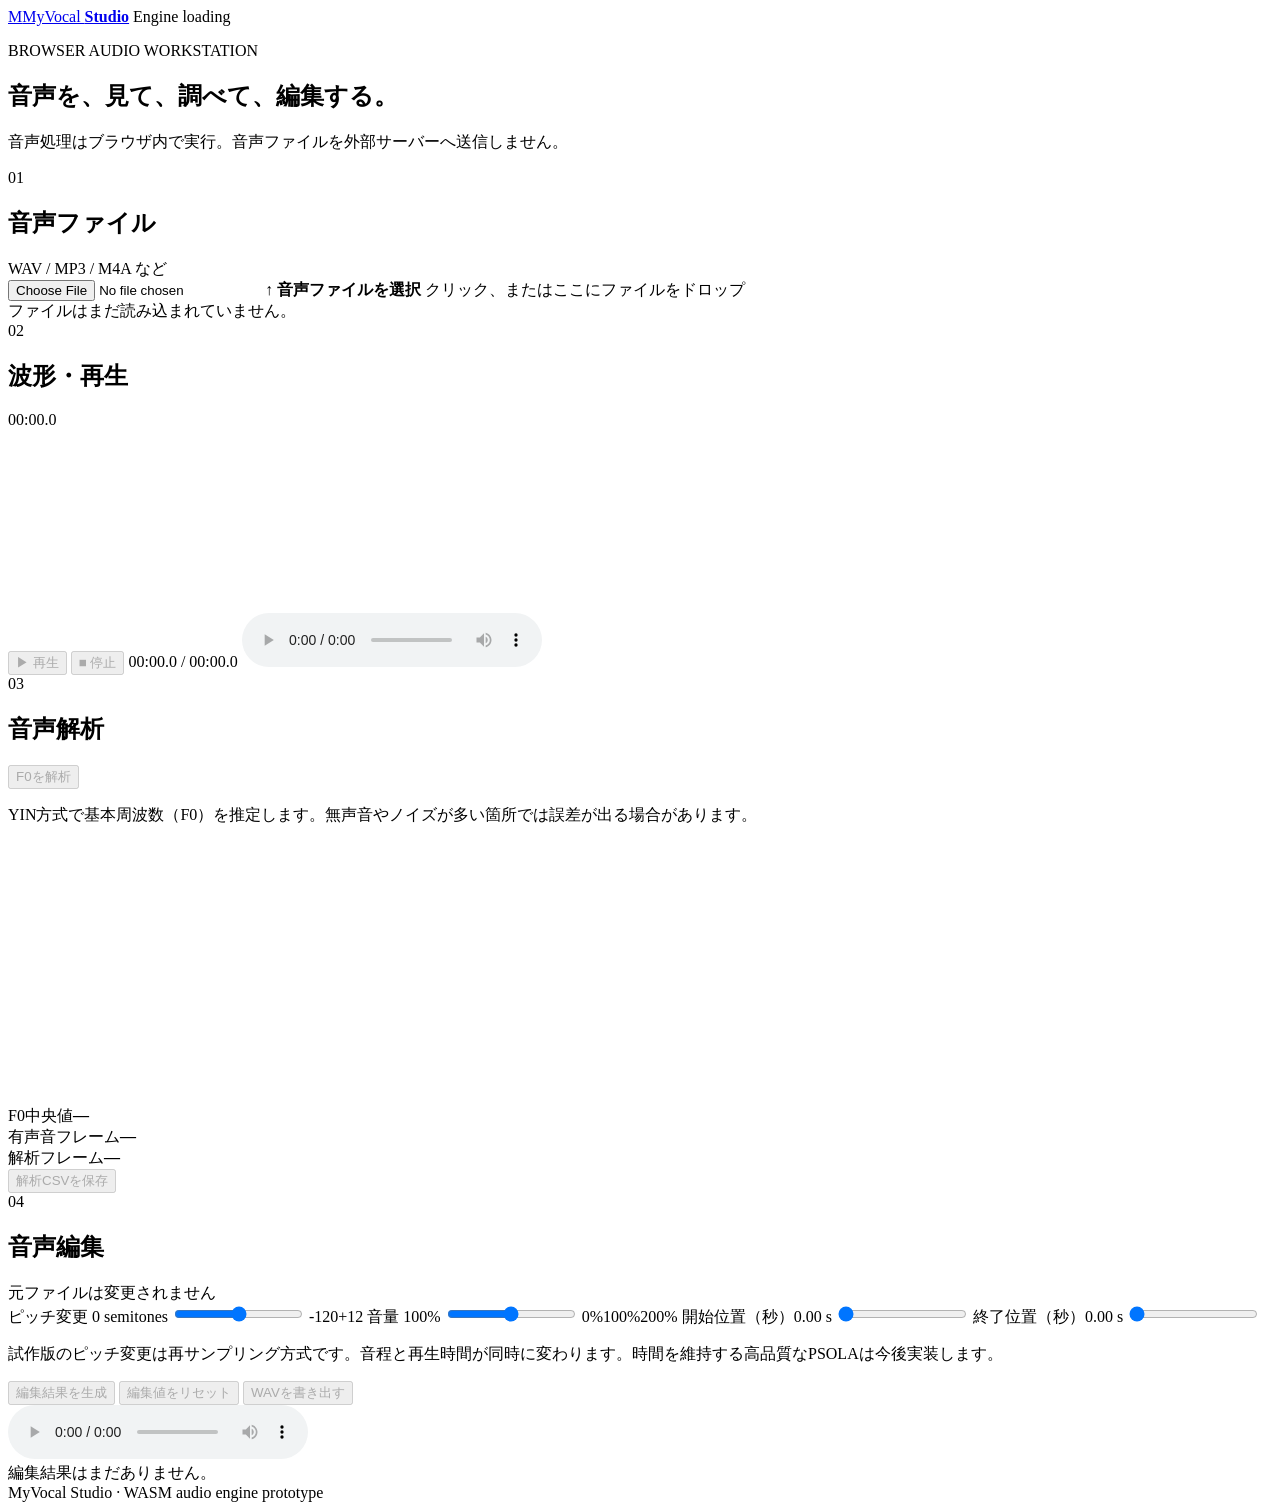
==== wasm-studio/index.html @ 26b9d507 "Add MyVocal WASM studio prototype" ====
<!doctype html>
<html lang="ja">
<head>
  <meta charset="utf-8">
  <meta name="viewport" content="width=device-width,initial-scale=1">
  <meta name="theme-color" content="#111827">
  <title>MyVocal Studio</title>
  <link rel="stylesheet" href="style.css">
</head>
<body>
  <header class="topbar">
    <a class="brand" href="./"><span class="brand-mark">M</span><span>MyVocal <b>Studio</b></span></a>
    <span class="engine-status" id="engineStatus"><i></i> Engine loading</span>
  </header>
  <main class="layout">
    <section class="intro">
      <p class="eyebrow">BROWSER AUDIO WORKSTATION</p>
      <h1>音声を、見て、調べて、編集する。</h1>
      <p>音声処理はブラウザ内で実行。音声ファイルを外部サーバーへ送信しません。</p>
    </section>

    <section class="panel import-panel">
      <div class="section-heading"><div><span class="step">01</span><h2>音声ファイル</h2></div><span class="muted">WAV / MP3 / M4A など</span></div>
      <label class="drop-zone" id="dropZone">
        <input id="audioFile" type="file" accept="audio/*">
        <span class="upload-icon">↑</span>
        <strong>音声ファイルを選択</strong>
        <span class="muted">クリック、またはここにファイルをドロップ</span>
      </label>
      <div class="file-info" id="fileInfo">ファイルはまだ読み込まれていません。</div>
    </section>

    <section class="panel">
      <div class="section-heading"><div><span class="step">02</span><h2>波形・再生</h2></div><span class="muted" id="durationLabel">00:00.0</span></div>
      <canvas id="waveform" width="1200" height="180" aria-label="音声波形"></canvas>
      <div class="transport">
        <button class="primary" id="playButton" disabled>▶ 再生</button>
        <button id="stopButton" disabled>■ 停止</button>
        <span class="time-readout" id="timeReadout">00:00.0 / 00:00.0</span>
        <audio id="audioPlayer" controls></audio>
      </div>
    </section>

    <section class="panel">
      <div class="section-heading"><div><span class="step">03</span><h2>音声解析</h2></div><button id="analyzeButton" class="primary" disabled>F0を解析</button></div>
      <p class="muted description">YIN方式で基本周波数（F0）を推定します。無声音やノイズが多い箇所では誤差が出る場合があります。</p>
      <canvas id="pitchGraph" width="1200" height="260" aria-label="F0解析グラフ"></canvas>
      <div class="stats">
        <div><span>F0中央値</span><strong id="medianF0">—</strong></div>
        <div><span>有声音フレーム</span><strong id="voicedFrames">—</strong></div>
        <div><span>解析フレーム</span><strong id="totalFrames">—</strong></div>
      </div>
      <button id="downloadCsv" disabled>解析CSVを保存</button>
    </section>

    <section class="panel">
      <div class="section-heading"><div><span class="step">04</span><h2>音声編集</h2></div><span class="muted">元ファイルは変更されません</span></div>
      <div class="edit-grid">
        <label>ピッチ変更 <output id="pitchValue">0 semitones</output>
          <input id="pitchSlider" type="range" min="-12" max="12" step="1" value="0">
          <span class="range-labels"><span>-12</span><span>0</span><span>+12</span></span>
        </label>
        <label>音量 <output id="gainValue">100%</output>
          <input id="gainSlider" type="range" min="0" max="200" step="1" value="100">
          <span class="range-labels"><span>0%</span><span>100%</span><span>200%</span></span>
        </label>
        <label>開始位置（秒）<output id="startValue">0.00 s</output>
          <input id="startSlider" type="range" min="0" max="0" step="0.01" value="0">
        </label>
        <label>終了位置（秒）<output id="endValue">0.00 s</output>
          <input id="endSlider" type="range" min="0" max="0" step="0.01" value="0">
        </label>
      </div>
      <p class="notice">試作版のピッチ変更は再サンプリング方式です。音程と再生時間が同時に変わります。時間を維持する高品質なPSOLAは今後実装します。</p>
      <div class="actions">
        <button id="previewEdit" class="primary" disabled>編集結果を生成</button>
        <button id="resetEdit" disabled>編集値をリセット</button>
        <button id="downloadWav" disabled>WAVを書き出す</button>
      </div>
      <audio id="editedPlayer" controls></audio>
      <div class="file-info" id="editInfo">編集結果はまだありません。</div>
    </section>
    <footer>MyVocal Studio · WASM audio engine prototype</footer>
  </main>
  <script src="engine.js"></script>
  <script src="app.js"></script>
</body>
</html>
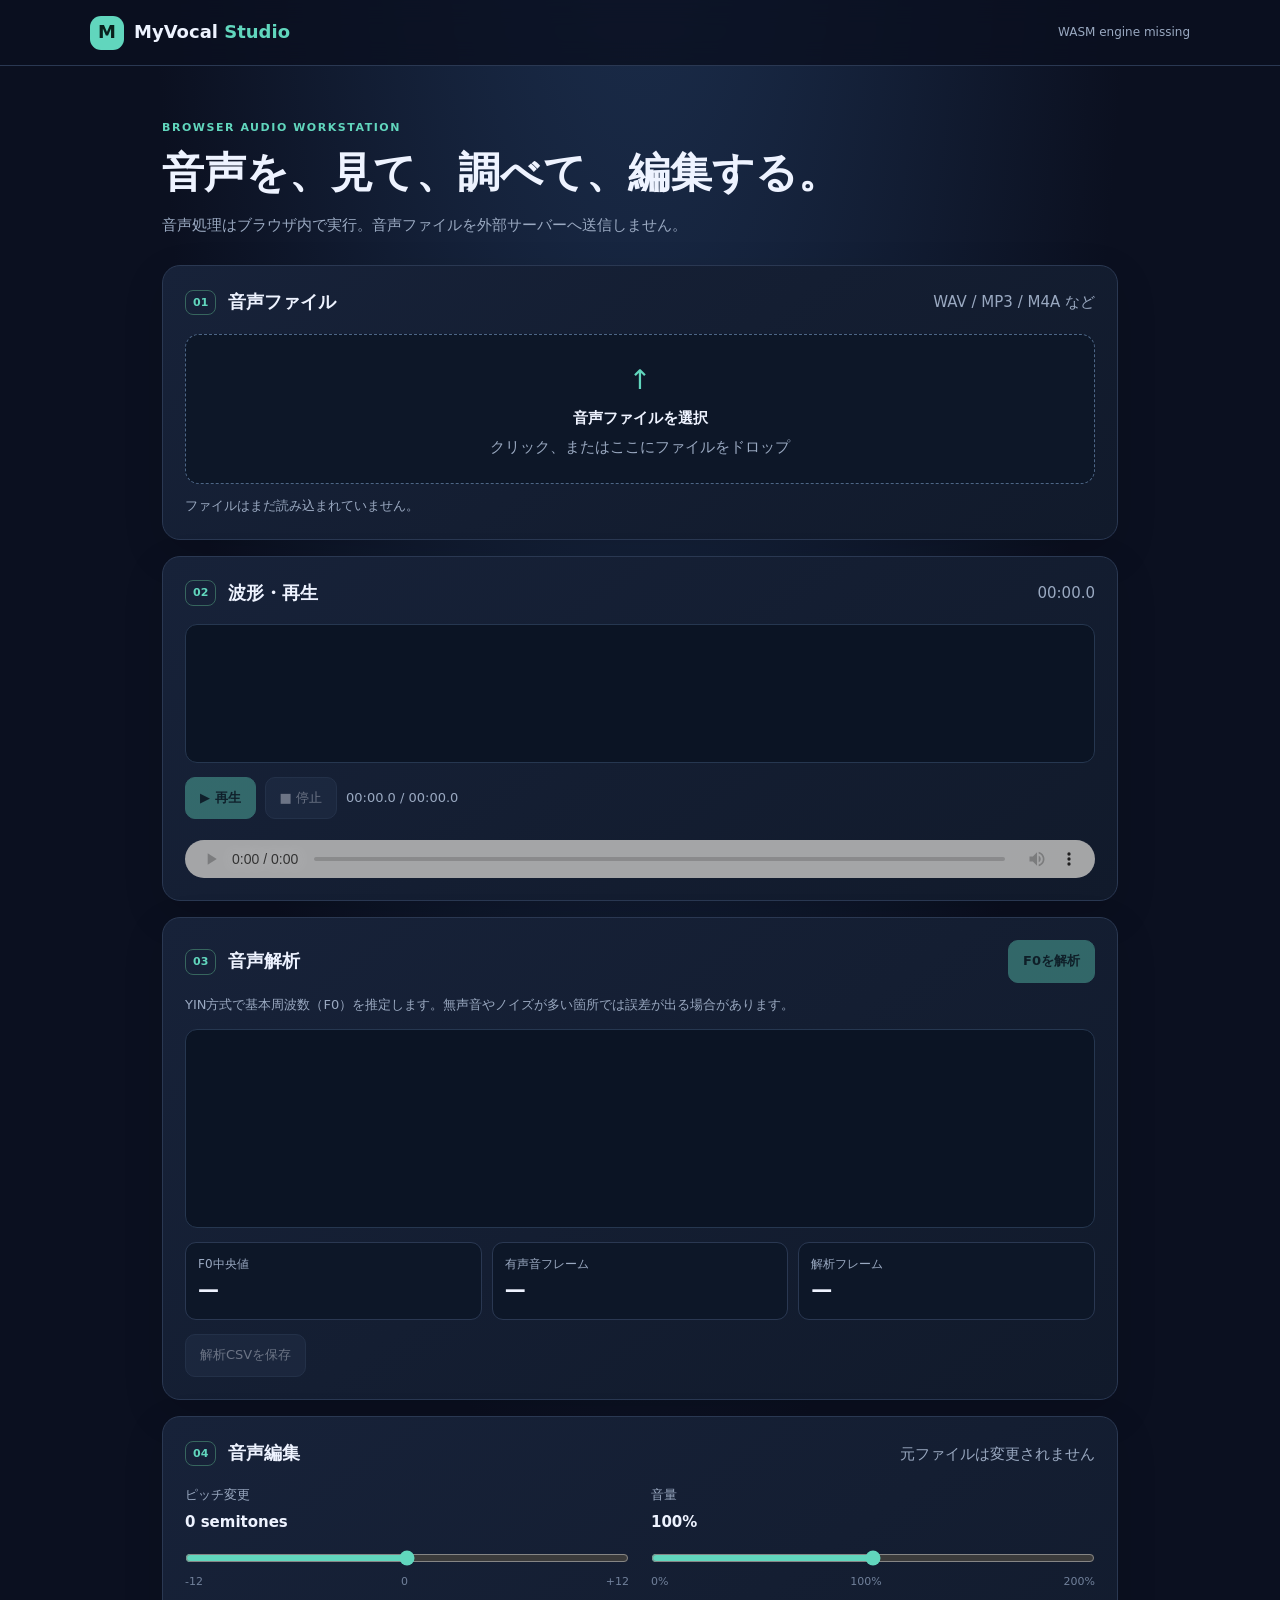
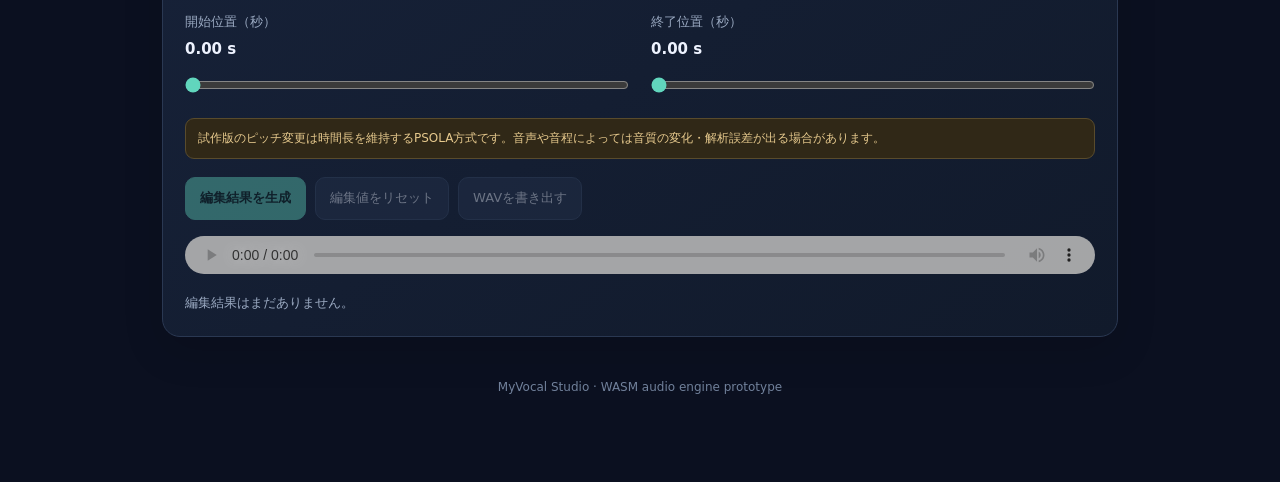
==== commit f9b5f72e: "Update pitch-shift method notice" ====
--- a/wasm-studio/index.html
+++ b/wasm-studio/index.html
@@ -71,7 +71,7 @@
           <input id="endSlider" type="range" min="0" max="0" step="0.01" value="0">
         </label>
       </div>
-      <p class="notice">試作版のピッチ変更は再サンプリング方式です。音程と再生時間が同時に変わります。時間を維持する高品質なPSOLAは今後実装します。</p>
+      <p class="notice">試作版のピッチ変更は時間長を維持するPSOLA方式です。音声や音程によっては音質の変化・解析誤差が出る場合があります。</p>
       <div class="actions">
         <button id="previewEdit" class="primary" disabled>編集結果を生成</button>
         <button id="resetEdit" disabled>編集値をリセット</button>
--- a/wasm-studio/style.css
+++ b/wasm-studio/style.css
@@ -0,0 +1,13 @@
+:root{color-scheme:dark;--bg:#0b1020;--panel:#141c2e;--panel2:#1b2740;--line:#2a3852;--text:#eef3ff;--muted:#9aa9c1;--accent:#61d6bd;--accent2:#82aaff}
+*{box-sizing:border-box}body{margin:0;background:radial-gradient(ellipse at 50% -20%,#1d3151 0,transparent 55%),var(--bg);color:var(--text);font:15px/1.6 system-ui,-apple-system,"Segoe UI",sans-serif}
+.topbar{height:66px;border-bottom:1px solid var(--line);display:flex;align-items:center;justify-content:space-between;padding:0 max(22px,calc((100% - 1100px)/2));background:#0b1020cc;position:sticky;top:0;z-index:2;backdrop-filter:blur(12px)}
+.brand{display:flex;align-items:center;gap:10px;color:var(--text);text-decoration:none;font-weight:700;font-size:18px}.brand b{color:var(--accent)}.brand-mark{display:grid;place-items:center;width:34px;height:34px;border-radius:11px;background:var(--accent);color:#09201c;font-weight:900}
+.engine-status{font-size:12px;color:var(--muted)}.engine-status i{display:inline-block;width:8px;height:8px;border-radius:50%;background:#e4ae55;margin-right:7px}.engine-status.ready i{background:var(--accent)}
+.layout{max-width:1000px;margin:auto;padding:42px 22px 60px}.intro{margin:0 0 28px}.eyebrow,.step{color:var(--accent);font-size:11px;font-weight:800;letter-spacing:.14em}.intro h1{font-size:clamp(26px,5vw,42px);line-height:1.2;margin:9px 0}.intro p:last-child,.muted{color:var(--muted)}.panel{background:linear-gradient(145deg,#172239,#111a2b);border:1px solid var(--line);border-radius:18px;padding:22px;margin:16px 0;box-shadow:0 14px 40px #0002}
+.section-heading{display:flex;align-items:center;justify-content:space-between;gap:15px;margin-bottom:17px}.section-heading>div{display:flex;align-items:center;gap:12px}.section-heading h2{font-size:18px;margin:0}.step{border:1px solid #37665e;border-radius:8px;padding:3px 7px;letter-spacing:0}
+.drop-zone{min-height:150px;border:1px dashed #4d6686;border-radius:14px;display:flex;align-items:center;justify-content:center;flex-direction:column;gap:5px;background:#0d1728;cursor:pointer;text-align:center}.drop-zone:hover{border-color:var(--accent);background:#122332}.drop-zone input{display:none}.upload-icon{font-size:27px;color:var(--accent)}.file-info{font-size:13px;color:var(--muted);margin-top:12px;overflow-wrap:anywhere}
+canvas{display:block;width:100%;height:auto;background:#0b1424;border:1px solid #263750;border-radius:12px}.transport,.actions{display:flex;align-items:center;gap:9px;flex-wrap:wrap;margin-top:14px}.time-readout{font-variant-numeric:tabular-nums;color:var(--muted);font-size:13px}audio{width:100%;height:38px;margin-top:12px;filter:invert(.88) hue-rotate(165deg)}
+button{background:#26344e;border:1px solid #3a4c69;color:var(--text);border-radius:10px;padding:10px 14px;font:inherit;font-size:13px;cursor:pointer}button:hover:not(:disabled){border-color:var(--accent);background:#30445e}button.primary{background:var(--accent);border-color:var(--accent);color:#08221d;font-weight:750}button:disabled{opacity:.4;cursor:not-allowed}
+.description{font-size:13px;margin-top:-5px}.stats{display:grid;grid-template-columns:repeat(3,1fr);gap:10px;margin:14px 0}.stats div{background:#0d1728;border:1px solid var(--line);border-radius:11px;padding:12px}.stats span,.stats strong{display:block}.stats span{font-size:12px;color:var(--muted)}.stats strong{font-size:21px;font-variant-numeric:tabular-nums}
+.edit-grid{display:grid;grid-template-columns:1fr 1fr;gap:22px}.edit-grid label{display:block;font-size:13px;color:var(--muted)}output{display:block;color:var(--text);font-weight:700;font-size:15px;margin:4px 0}input[type=range]{width:100%;accent-color:var(--accent);margin:12px 0 2px}.range-labels{display:flex;justify-content:space-between;font-size:11px;color:#71819b}.notice{font-size:12px;color:#e6c98d;background:#302817;border:1px solid #594b2c;border-radius:9px;padding:10px 12px;margin:18px 0}.actions{margin-bottom:4px}footer{text-align:center;color:#71819b;font-size:12px;padding:25px}
+@media(max-width:650px){.layout{padding:28px 14px 45px}.panel{padding:16px}.edit-grid{grid-template-columns:1fr}.section-heading{align-items:flex-start}.section-heading>.muted{font-size:11px;text-align:right}.stats strong{font-size:17px}.topbar{padding:0 15px}}
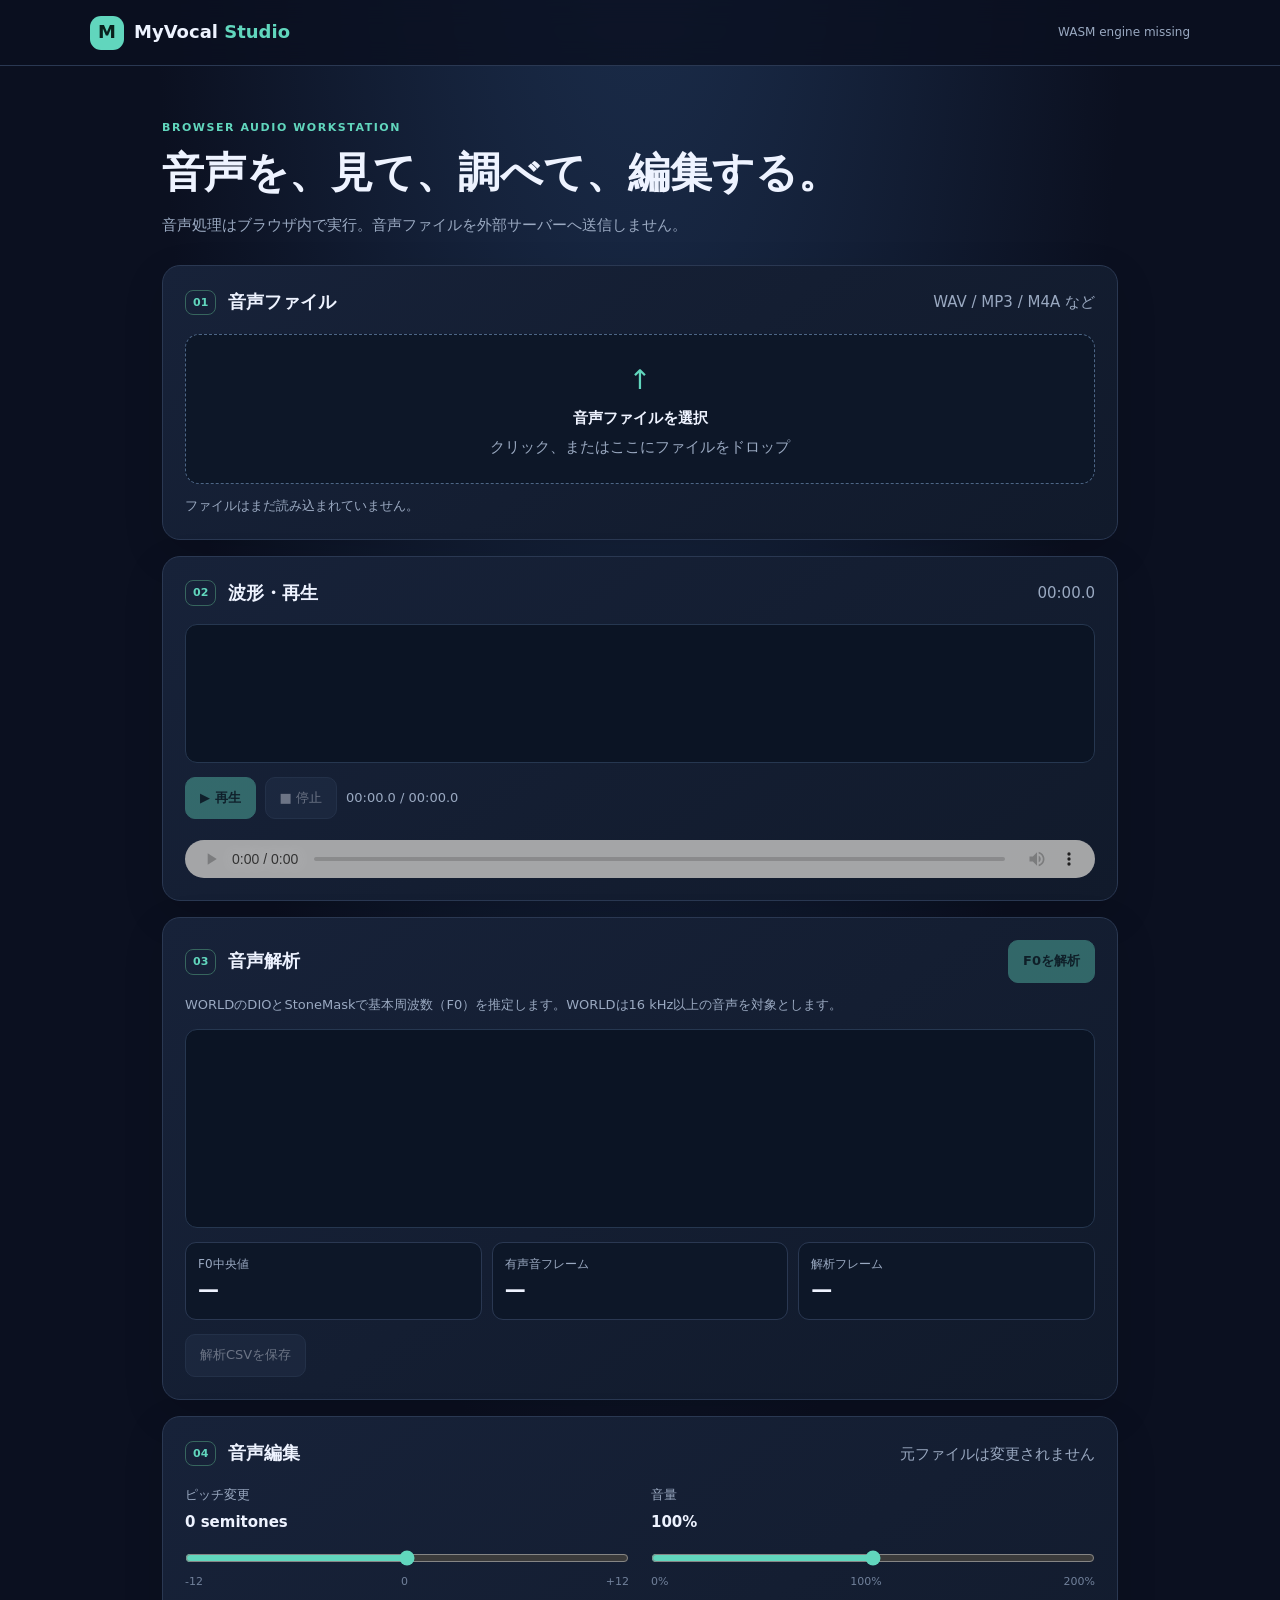
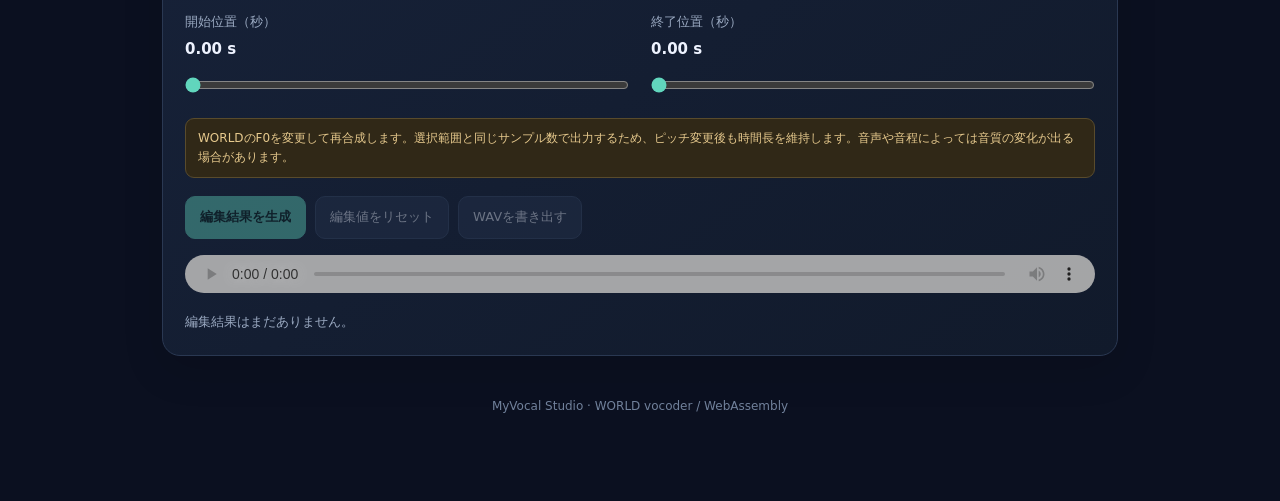
==== commit fea31579: "Update Studio UI for WORLD vocoder" ====
--- a/wasm-studio/index.html
+++ b/wasm-studio/index.html
@@ -43,7 +43,7 @@
 
     <section class="panel">
       <div class="section-heading"><div><span class="step">03</span><h2>音声解析</h2></div><button id="analyzeButton" class="primary" disabled>F0を解析</button></div>
-      <p class="muted description">YIN方式で基本周波数（F0）を推定します。無声音やノイズが多い箇所では誤差が出る場合があります。</p>
+      <p class="muted description">WORLDのDIOとStoneMaskで基本周波数（F0）を推定します。WORLDは16 kHz以上の音声を対象とします。</p>
       <canvas id="pitchGraph" width="1200" height="260" aria-label="F0解析グラフ"></canvas>
       <div class="stats">
         <div><span>F0中央値</span><strong id="medianF0">—</strong></div>
@@ -71,7 +71,7 @@
           <input id="endSlider" type="range" min="0" max="0" step="0.01" value="0">
         </label>
       </div>
-      <p class="notice">試作版のピッチ変更は時間長を維持するPSOLA方式です。音声や音程によっては音質の変化・解析誤差が出る場合があります。</p>
+      <p class="notice">WORLDのF0を変更して再合成します。選択範囲と同じサンプル数で出力するため、ピッチ変更後も時間長を維持します。音声や音程によっては音質の変化が出る場合があります。</p>
       <div class="actions">
         <button id="previewEdit" class="primary" disabled>編集結果を生成</button>
         <button id="resetEdit" disabled>編集値をリセット</button>
@@ -80,7 +80,7 @@
       <audio id="editedPlayer" controls></audio>
       <div class="file-info" id="editInfo">編集結果はまだありません。</div>
     </section>
-    <footer>MyVocal Studio · WASM audio engine prototype</footer>
+    <footer>MyVocal Studio · WORLD vocoder / WebAssembly</footer>
   </main>
   <script src="engine.js"></script>
   <script src="app.js"></script>
